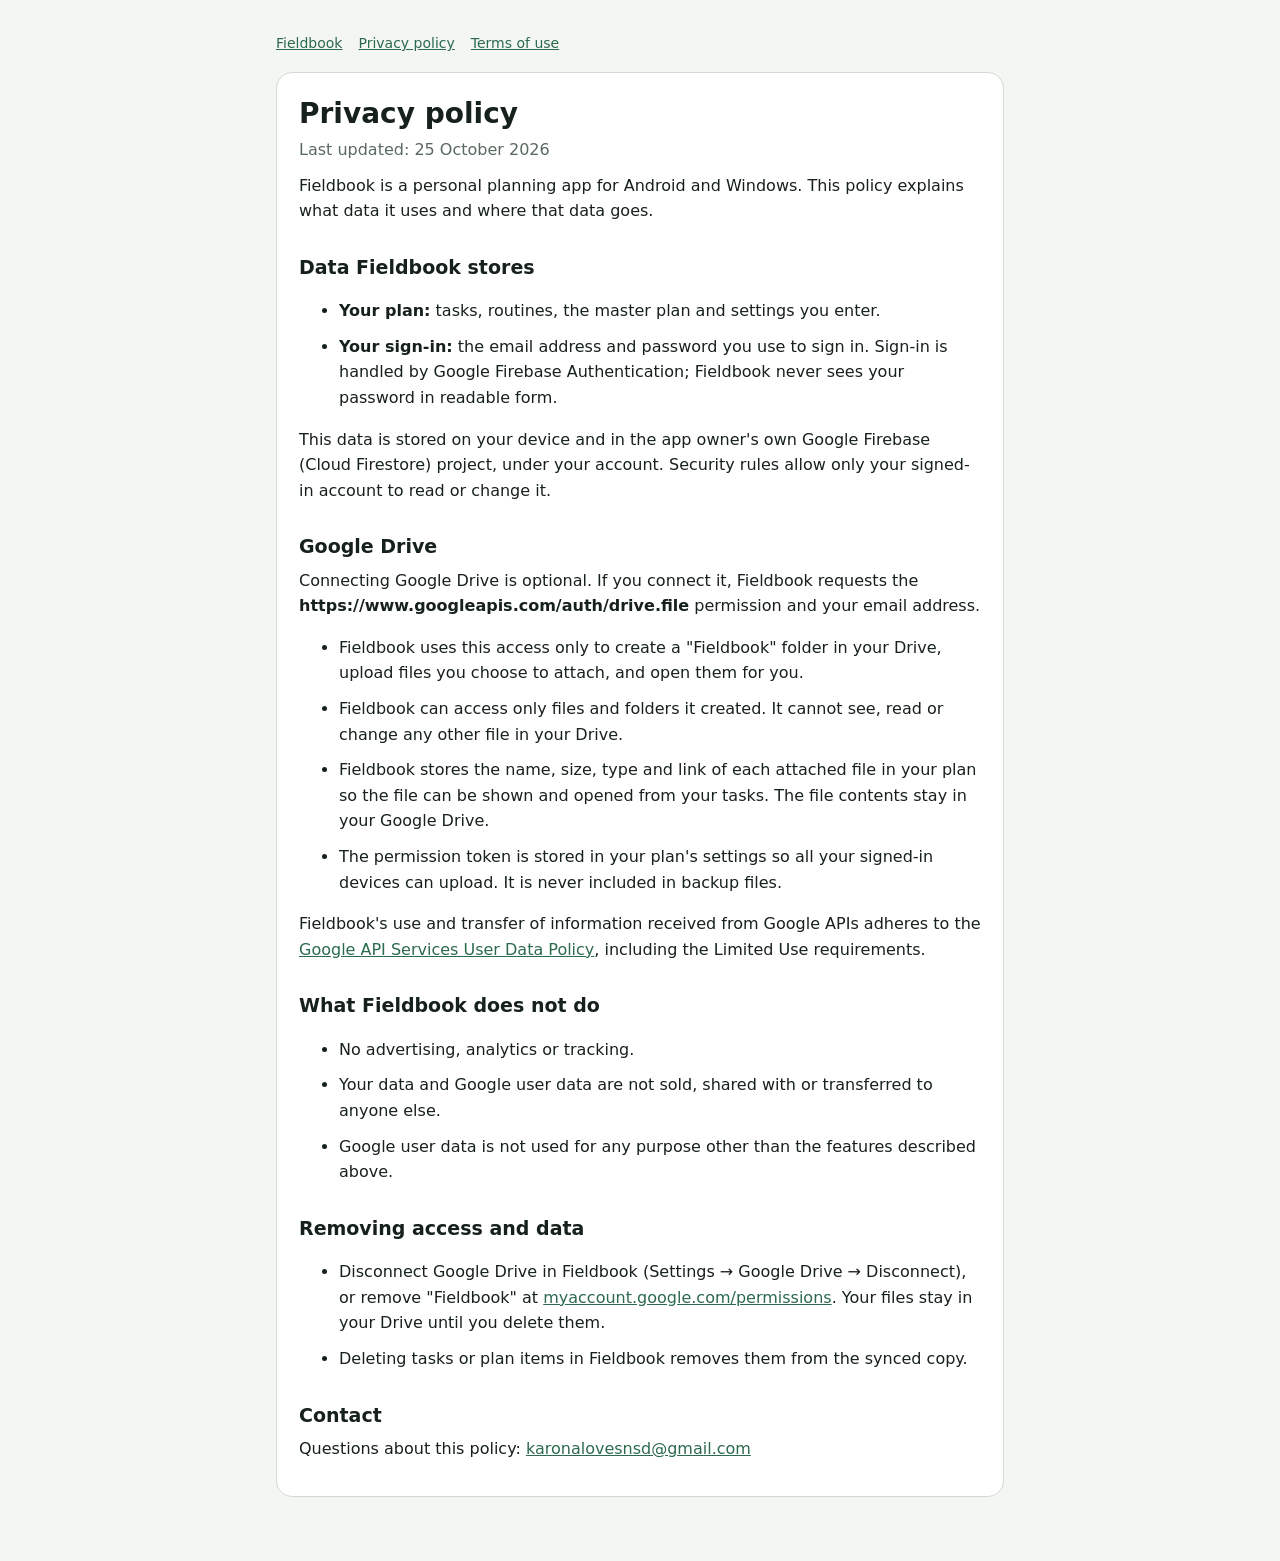
==== privacy.html @ 5921ae70 "Add Fieldbook home page, privacy policy and terms for the Google sign-in screen Co-Authored-By: Clau" ====
<!doctype html>
<html lang="en"><head><meta charset="utf-8"><meta name="viewport" content="width=device-width,initial-scale=1">
<title>Fieldbook privacy policy</title><link rel="stylesheet" href="style.css"></head>
<body><main>
<nav><a href="./">Fieldbook</a><a href="privacy.html">Privacy policy</a><a href="terms.html">Terms of use</a></nav>
<div class="card">
<h1>Privacy policy</h1>
<p class="muted">Last updated: 25 October 2026</p>
<p>Fieldbook is a personal planning app for Android and Windows. This policy explains what data it uses and where that data goes.</p>
<h2>Data Fieldbook stores</h2>
<ul>
<li><b>Your plan:</b> tasks, routines, the master plan and settings you enter.</li>
<li><b>Your sign-in:</b> the email address and password you use to sign in. Sign-in is handled by Google Firebase Authentication; Fieldbook never sees your password in readable form.</li>
</ul>
<p>This data is stored on your device and in the app owner's own Google Firebase (Cloud Firestore) project, under your account. Security rules allow only your signed-in account to read or change it.</p>
<h2>Google Drive</h2>
<p>Connecting Google Drive is optional. If you connect it, Fieldbook requests the <b>https://www.googleapis.com/auth/drive.file</b> permission and your email address.</p>
<ul>
<li>Fieldbook uses this access only to create a "Fieldbook" folder in your Drive, upload files you choose to attach, and open them for you.</li>
<li>Fieldbook can access only files and folders it created. It cannot see, read or change any other file in your Drive.</li>
<li>Fieldbook stores the name, size, type and link of each attached file in your plan so the file can be shown and opened from your tasks. The file contents stay in your Google Drive.</li>
<li>The permission token is stored in your plan's settings so all your signed-in devices can upload. It is never included in backup files.</li>
</ul>
<p>Fieldbook's use and transfer of information received from Google APIs adheres to the <a href="https://developers.google.com/terms/api-services-user-data-policy">Google API Services User Data Policy</a>, including the Limited Use requirements.</p>
<h2>What Fieldbook does not do</h2>
<ul>
<li>No advertising, analytics or tracking.</li>
<li>Your data and Google user data are not sold, shared with or transferred to anyone else.</li>
<li>Google user data is not used for any purpose other than the features described above.</li>
</ul>
<h2>Removing access and data</h2>
<ul>
<li>Disconnect Google Drive in Fieldbook (Settings → Google Drive → Disconnect), or remove "Fieldbook" at <a href="https://myaccount.google.com/permissions">myaccount.google.com/permissions</a>. Your files stay in your Drive until you delete them.</li>
<li>Deleting tasks or plan items in Fieldbook removes them from the synced copy.</li>
</ul>
<h2>Contact</h2>
<p>Questions about this policy: <a href="mailto:karonalovesnsd@gmail.com">karonalovesnsd@gmail.com</a></p>
</div></main></body></html>
---- style.css ----
:root{--bg:#f3f6f2;--card:#fff;--ink:#17211b;--muted:#5a6a60;--accent:#2c6a4d;--line:#d3dbd1}
@media (prefers-color-scheme:dark){:root{--bg:#101612;--card:#17201a;--ink:#e3ebe5;--muted:#92a398;--accent:#72c196;--line:#2a352e}}
*{box-sizing:border-box}
body{margin:0;background:var(--bg);color:var(--ink);font:16px/1.6 system-ui,-apple-system,"Segoe UI",Roboto,sans-serif}
main{max-width:760px;margin:0 auto;padding:32px 16px 64px}
.card{background:var(--card);border:1px solid var(--line);border-radius:16px;padding:24px 22px}
h1{font-size:28px;line-height:1.2;margin:0 0 6px}h2{font-size:19px;margin:28px 0 6px}
p,li{margin:0 0 10px}.muted{color:var(--muted)}a{color:var(--accent)}
nav{display:flex;gap:16px;flex-wrap:wrap;margin:0 0 18px;font-size:14px}
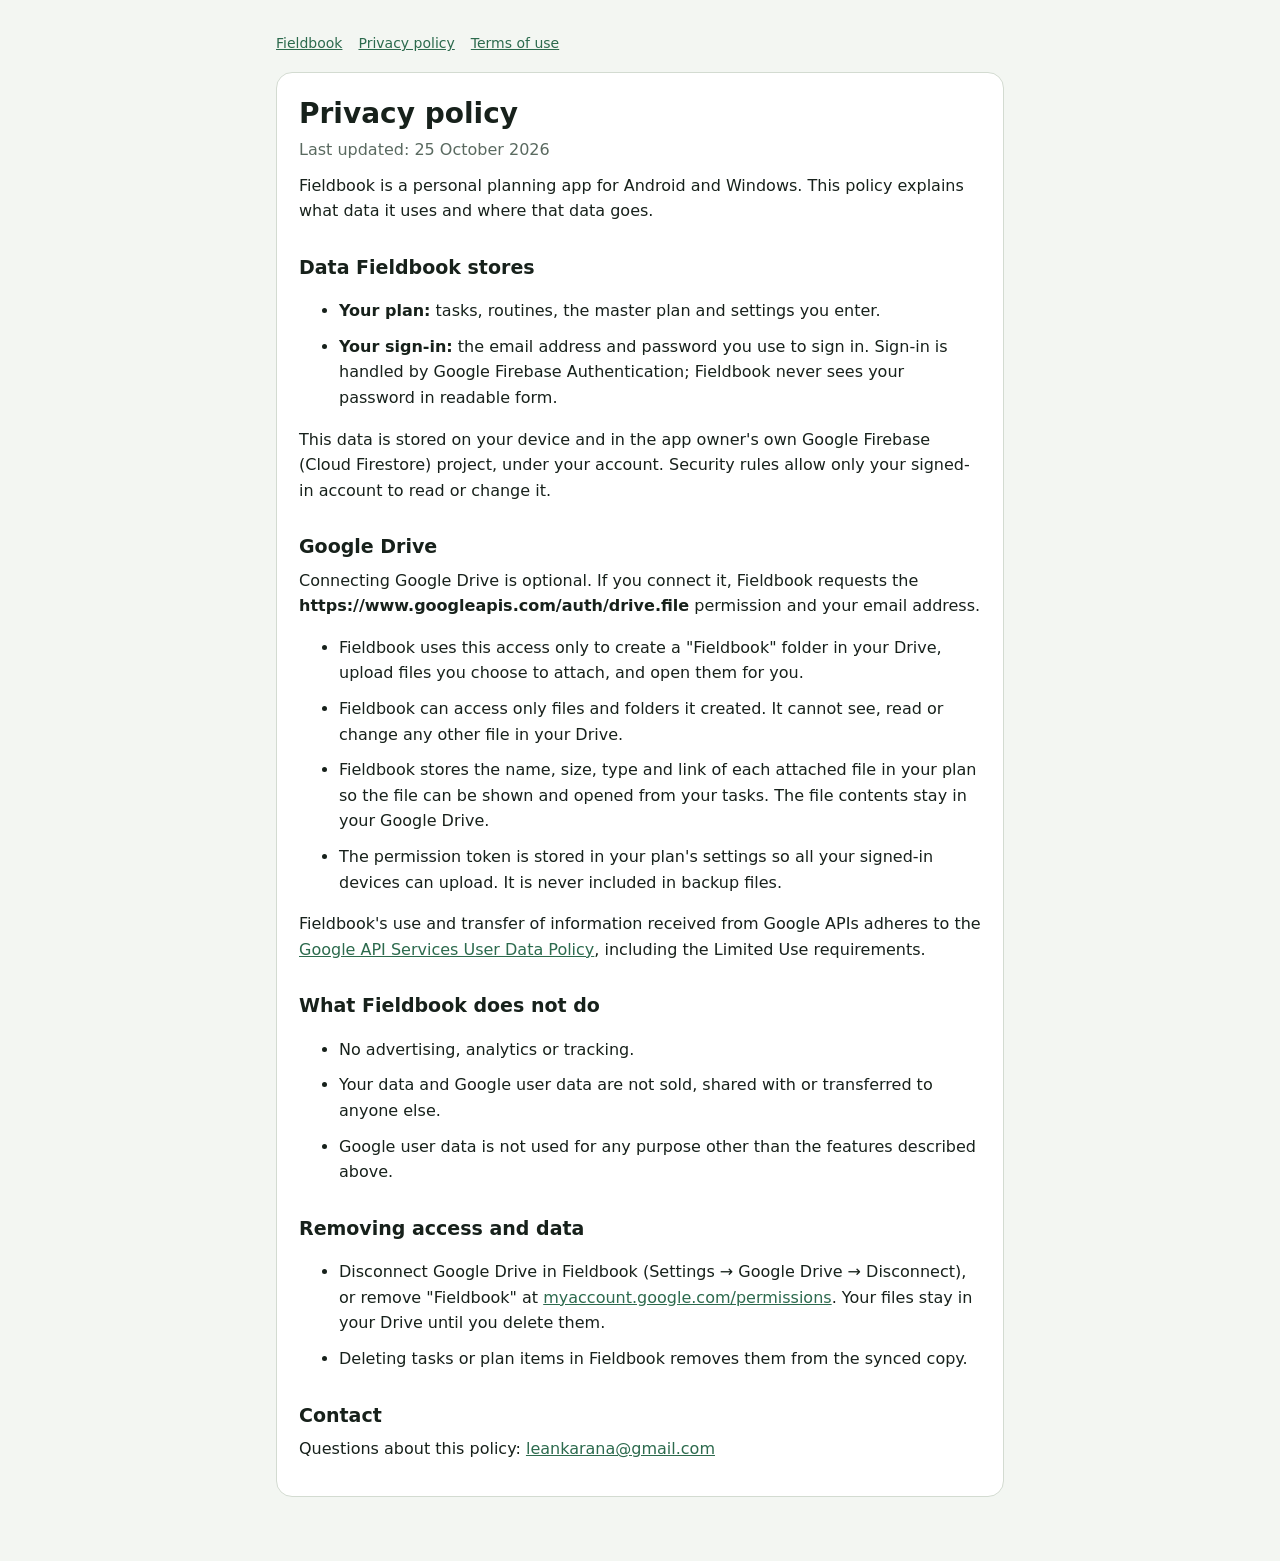
==== commit 68f2c6ad: "Change contact email on privacy and terms pages Co-Authored-By: Claude Opus 5.5 <noreply@anthropic.c" ====
--- a/privacy.html
+++ b/privacy.html
@@ -34,5 +34,5 @@
 <li>Deleting tasks or plan items in Fieldbook removes them from the synced copy.</li>
 </ul>
 <h2>Contact</h2>
-<p>Questions about this policy: <a href="mailto:karonalovesnsd@gmail.com">karonalovesnsd@gmail.com</a></p>
+<p>Questions about this policy: <a href="mailto:leankarana@gmail.com">leankarana@gmail.com</a></p>
 </div></main></body></html>
